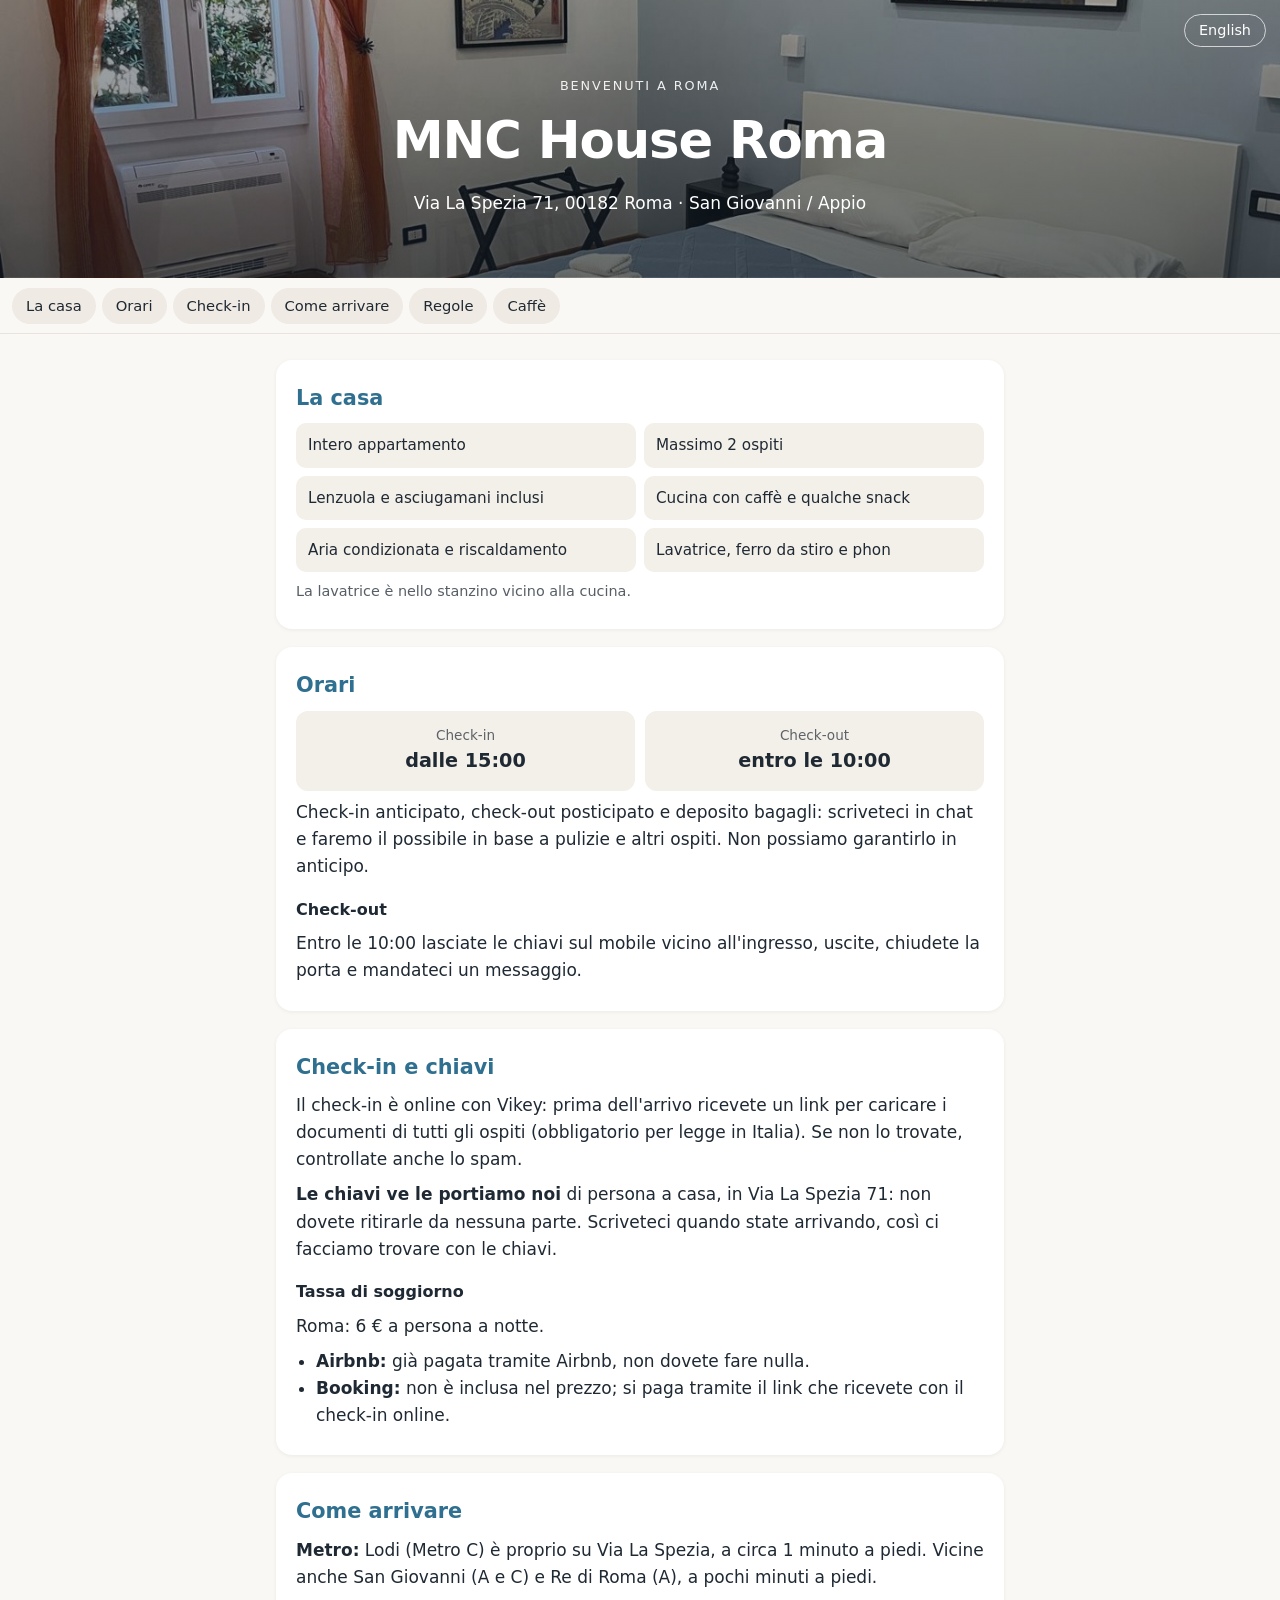
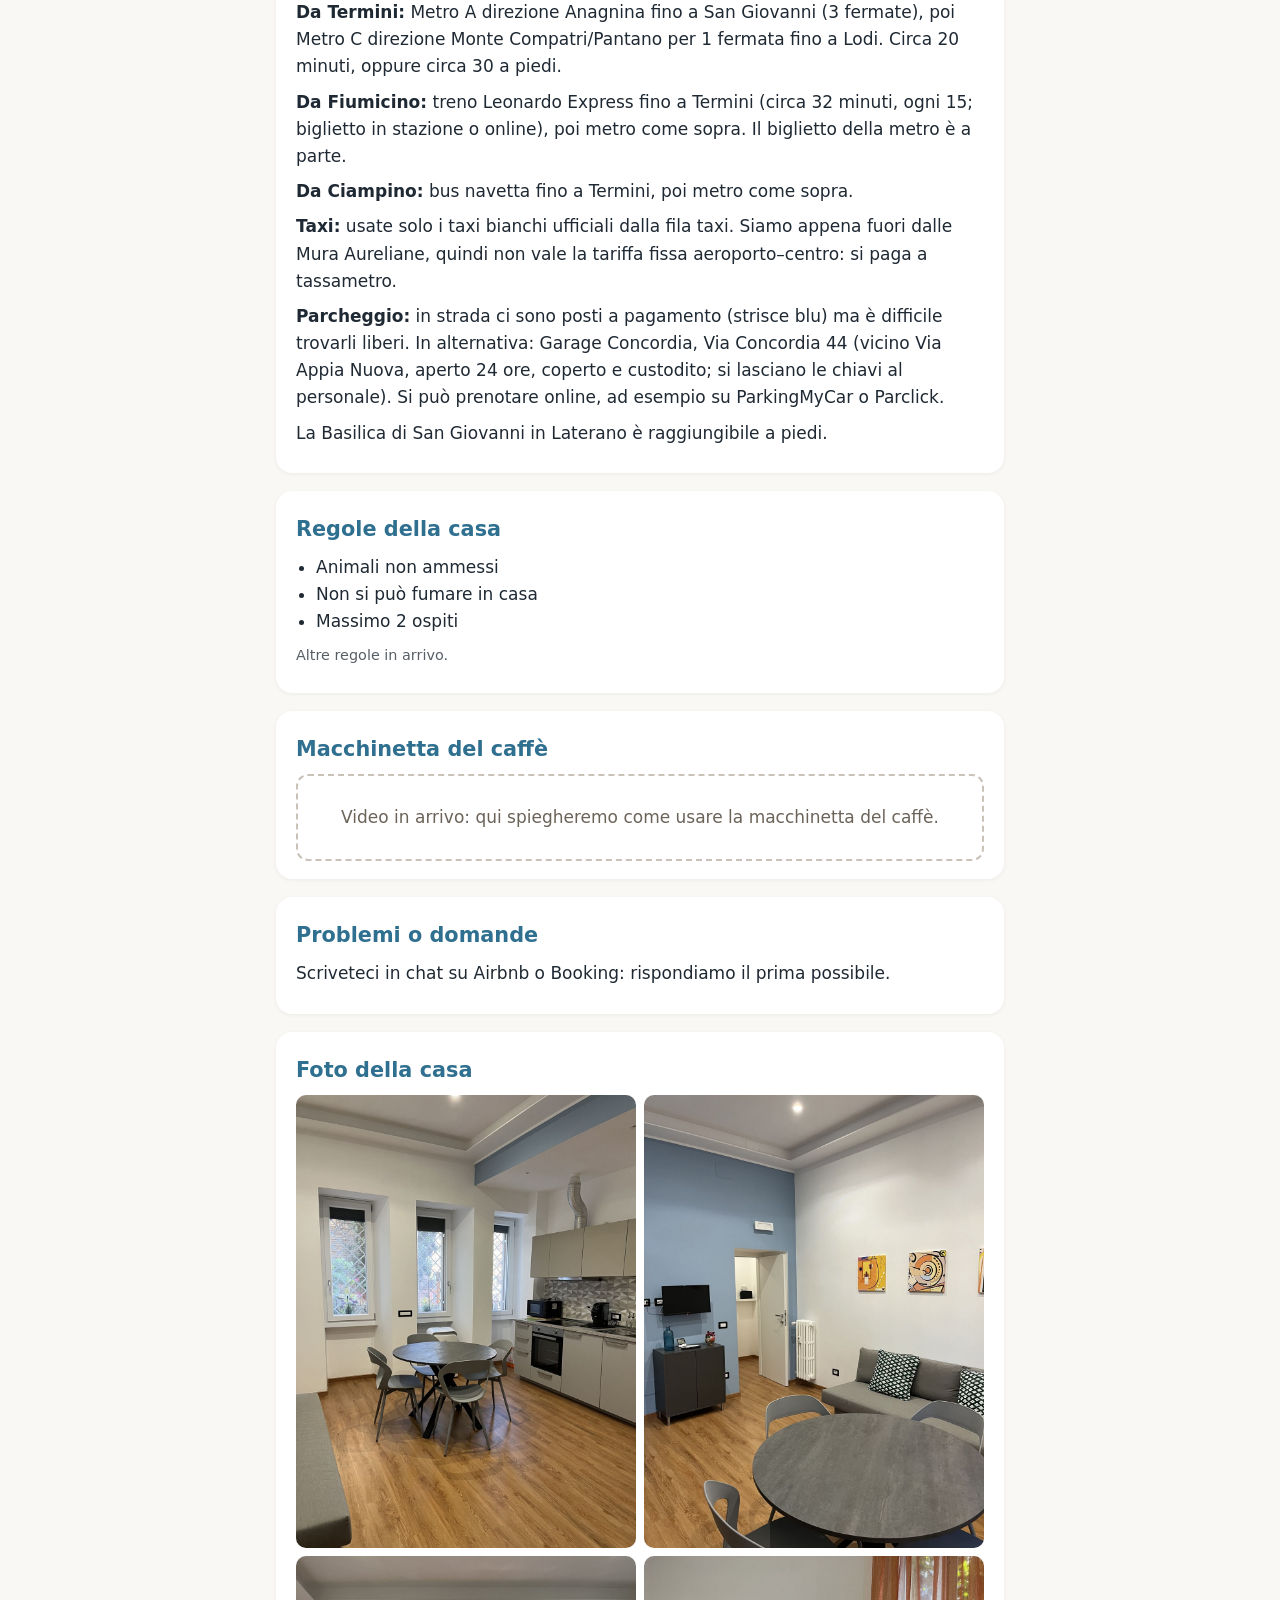
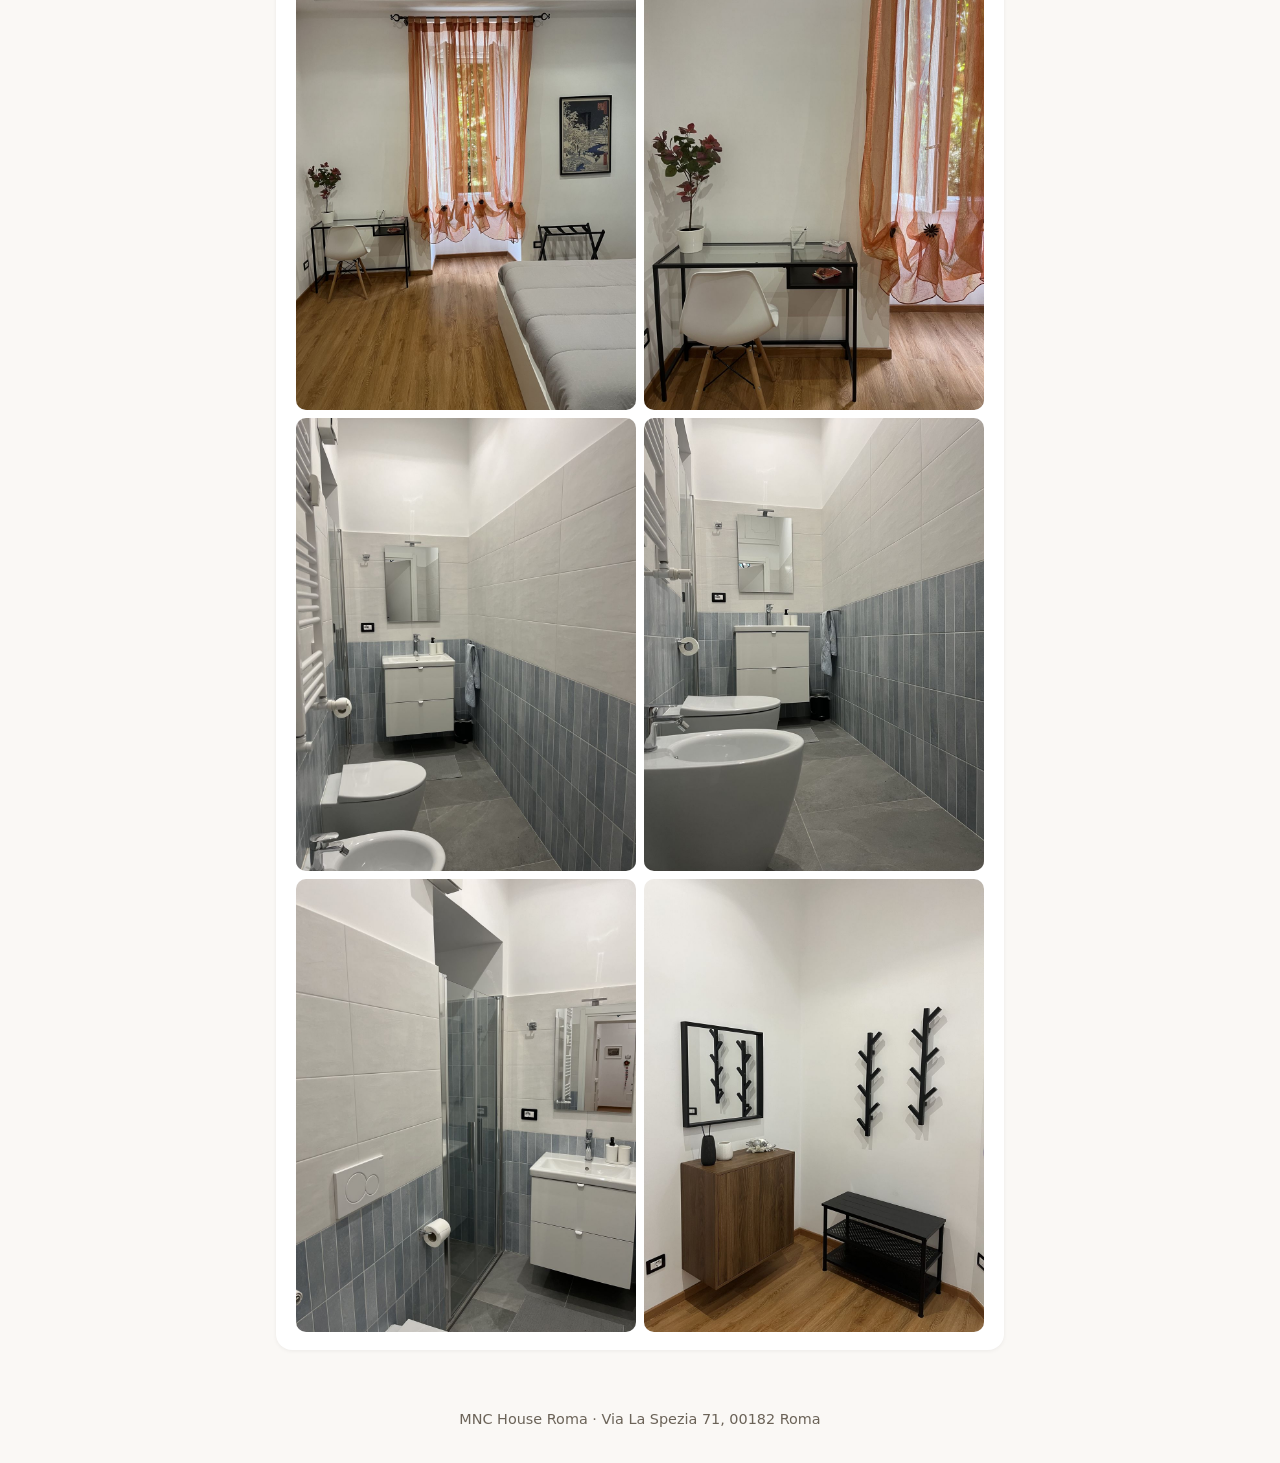
==== index.html @ 79e6f810 "Aggiungi sito info casa MNC House (IT/EN) con foto Co-Authored-By: Claude Sonnet 5.5 <noreply@anthro" ====
<!DOCTYPE html>
<html lang="it">
<head>
<meta charset="utf-8">
<meta name="viewport" content="width=device-width, initial-scale=1">
<title>MNC House Roma – Info per gli ospiti</title>
<meta name="description" content="Tutte le informazioni per il vostro soggiorno a MNC House, Via La Spezia 71, Roma.">
<link rel="stylesheet" href="style.css">
</head>
<body>
<header class="hero" style="background-image:linear-gradient(rgba(20,30,40,.35),rgba(20,30,40,.65)),url(foto/casa-1.jpg)">
<a class="lang" href="en.html">English</a>
<p class="tag">Benvenuti a Roma</p>
<h1>MNC House Roma</h1>
<p>Via La Spezia 71, 00182 Roma · San Giovanni / Appio</p>
</header>
<nav><a href="#casa">La casa</a><a href="#orari">Orari</a><a href="#checkin">Check-in</a><a href="#arrivo">Come arrivare</a><a href="#regole">Regole</a><a href="#caffe">Caffè</a></nav>
<main>
<section id="casa"><h2>La casa</h2><ul class="grid"><li>Intero appartamento</li><li>Massimo 2 ospiti</li><li>Lenzuola e asciugamani inclusi</li><li>Cucina con caffè e qualche snack</li><li>Aria condizionata e riscaldamento</li><li>Lavatrice, ferro da stiro e phon</li></ul><p class="note">La lavatrice è nello stanzino vicino alla cucina.</p></section><section id="orari"><h2>Orari</h2><div class="cards"><div class="card"><span>Check-in</span><b>dalle 15:00</b></div><div class="card"><span>Check-out</span><b>entro le 10:00</b></div></div><p>Check-in anticipato, check-out posticipato e deposito bagagli: scriveteci in chat e faremo il possibile in base a pulizie e altri ospiti. Non possiamo garantirlo in anticipo.</p><h3>Check-out</h3><p>Entro le 10:00 lasciate le chiavi sul mobile vicino all'ingresso, uscite, chiudete la porta e mandateci un messaggio.</p></section><section id="checkin"><h2>Check-in e chiavi</h2><p>Il check-in è online con Vikey: prima dell'arrivo ricevete un link per caricare i documenti di tutti gli ospiti (obbligatorio per legge in Italia). Se non lo trovate, controllate anche lo spam.</p><p><b>Le chiavi ve le portiamo noi</b> di persona a casa, in Via La Spezia 71: non dovete ritirarle da nessuna parte. Scriveteci quando state arrivando, così ci facciamo trovare con le chiavi.</p><h3>Tassa di soggiorno</h3><p>Roma: 6 € a persona a notte.</p><ul><li><b>Airbnb:</b> già pagata tramite Airbnb, non dovete fare nulla.</li><li><b>Booking:</b> non è inclusa nel prezzo; si paga tramite il link che ricevete con il check-in online.</li></ul></section><section id="arrivo"><h2>Come arrivare</h2><p><b>Metro:</b> Lodi (Metro C) è proprio su Via La Spezia, a circa 1 minuto a piedi. Vicine anche San Giovanni (A e C) e Re di Roma (A), a pochi minuti a piedi.</p><p><b>Da Termini:</b> Metro A direzione Anagnina fino a San Giovanni (3 fermate), poi Metro C direzione Monte Compatri/Pantano per 1 fermata fino a Lodi. Circa 20 minuti, oppure circa 30 a piedi.</p><p><b>Da Fiumicino:</b> treno Leonardo Express fino a Termini (circa 32 minuti, ogni 15; biglietto in stazione o online), poi metro come sopra. Il biglietto della metro è a parte.</p><p><b>Da Ciampino:</b> bus navetta fino a Termini, poi metro come sopra.</p><p><b>Taxi:</b> usate solo i taxi bianchi ufficiali dalla fila taxi. Siamo appena fuori dalle Mura Aureliane, quindi non vale la tariffa fissa aeroporto–centro: si paga a tassametro.</p><p><b>Parcheggio:</b> in strada ci sono posti a pagamento (strisce blu) ma è difficile trovarli liberi. In alternativa: Garage Concordia, Via Concordia 44 (vicino Via Appia Nuova, aperto 24 ore, coperto e custodito; si lasciano le chiavi al personale). Si può prenotare online, ad esempio su ParkingMyCar o Parclick.</p><p>La Basilica di San Giovanni in Laterano è raggiungibile a piedi.</p></section><section id="regole"><h2>Regole della casa</h2><ul><li>Animali non ammessi</li><li>Non si può fumare in casa</li><li>Massimo 2 ospiti</li></ul><p class="note">Altre regole in arrivo.</p></section><section id="caffe"><h2>Macchinetta del caffè</h2><div class="ph">Video in arrivo: qui spiegheremo come usare la macchinetta del caffè.</div></section><section id="aiuto"><h2>Problemi o domande</h2><p>Scriveteci in chat su Airbnb o Booking: rispondiamo il prima possibile.</p></section>
<section><h2>Foto della casa</h2><div class="gallery"><img src="foto/casa-2.jpg" alt="MNC House 2" loading="lazy"><img src="foto/casa-3.jpg" alt="MNC House 3" loading="lazy"><img src="foto/casa-4.jpg" alt="MNC House 4" loading="lazy"><img src="foto/casa-5.jpg" alt="MNC House 5" loading="lazy"><img src="foto/casa-6.jpg" alt="MNC House 6" loading="lazy"><img src="foto/casa-7.jpg" alt="MNC House 7" loading="lazy"><img src="foto/casa-8.jpg" alt="MNC House 8" loading="lazy"><img src="foto/casa-9.jpg" alt="MNC House 9" loading="lazy"></div></section>
</main>
<footer>MNC House Roma · Via La Spezia 71, 00182 Roma</footer>
</body>
</html>
---- style.css ----
:root{--ink:#1f2933;--accent:#2f6f8f;--bg:#faf8f5;--card:#fff;--line:#e8e3dc}
*{box-sizing:border-box}
html{scroll-behavior:smooth}
body{margin:0;font:17px/1.6 system-ui,-apple-system,"Segoe UI",Roboto,sans-serif;color:var(--ink);background:var(--bg)}
.hero{color:#fff;text-align:center;padding:72px 20px 56px;background-size:cover;background-position:center;position:relative}
.hero h1{margin:4px 0 8px;font-size:clamp(2rem,8vw,3.2rem);letter-spacing:-.02em}
.hero p{margin:4px 0}
.tag{text-transform:uppercase;letter-spacing:.15em;font-size:.8rem;opacity:.9}
.lang{position:absolute;top:14px;right:14px;color:#fff;text-decoration:none;border:1px solid rgba(255,255,255,.7);border-radius:20px;padding:4px 14px;font-size:.9rem}
nav{position:sticky;top:0;z-index:5;display:flex;gap:6px;overflow-x:auto;padding:10px 12px;background:rgba(250,248,245,.95);backdrop-filter:blur(6px);border-bottom:1px solid var(--line)}
nav a{white-space:nowrap;text-decoration:none;color:var(--ink);padding:6px 14px;border-radius:20px;background:#efeae3;font-size:.92rem}
main{max-width:760px;margin:0 auto;padding:8px 16px 24px}
section{background:var(--card);border-radius:16px;padding:6px 20px 18px;margin:18px 0;box-shadow:0 1px 4px rgba(0,0,0,.06);scroll-margin-top:64px}
h2{font-size:1.3rem;margin:16px 0 8px;color:var(--accent)}
h3{font-size:1rem;margin:16px 0 4px}
p{margin:8px 0}ul{padding-left:20px;margin:8px 0}
.grid{list-style:none;padding:0;display:grid;grid-template-columns:1fr 1fr;gap:8px}
.grid li{background:#f3efe9;border-radius:10px;padding:10px 12px;font-size:.95rem}
.cards{display:grid;grid-template-columns:1fr 1fr;gap:10px;margin:8px 0}
.card{background:#f3efe9;border-radius:12px;padding:14px;text-align:center}
.card span{display:block;font-size:.85rem;opacity:.7}.card b{font-size:1.2rem}
.note{font-size:.9rem;opacity:.75}
.ph{border:2px dashed #c9c2b8;border-radius:12px;padding:28px 16px;text-align:center;color:#6b6358}
.gallery{display:grid;grid-template-columns:1fr 1fr;gap:8px}
.gallery img{width:100%;aspect-ratio:3/4;object-fit:cover;border-radius:10px;display:block}
footer{text-align:center;color:#6b6358;font-size:.9rem;padding:16px 16px 32px}
@media(max-width:420px){.grid{grid-template-columns:1fr}}
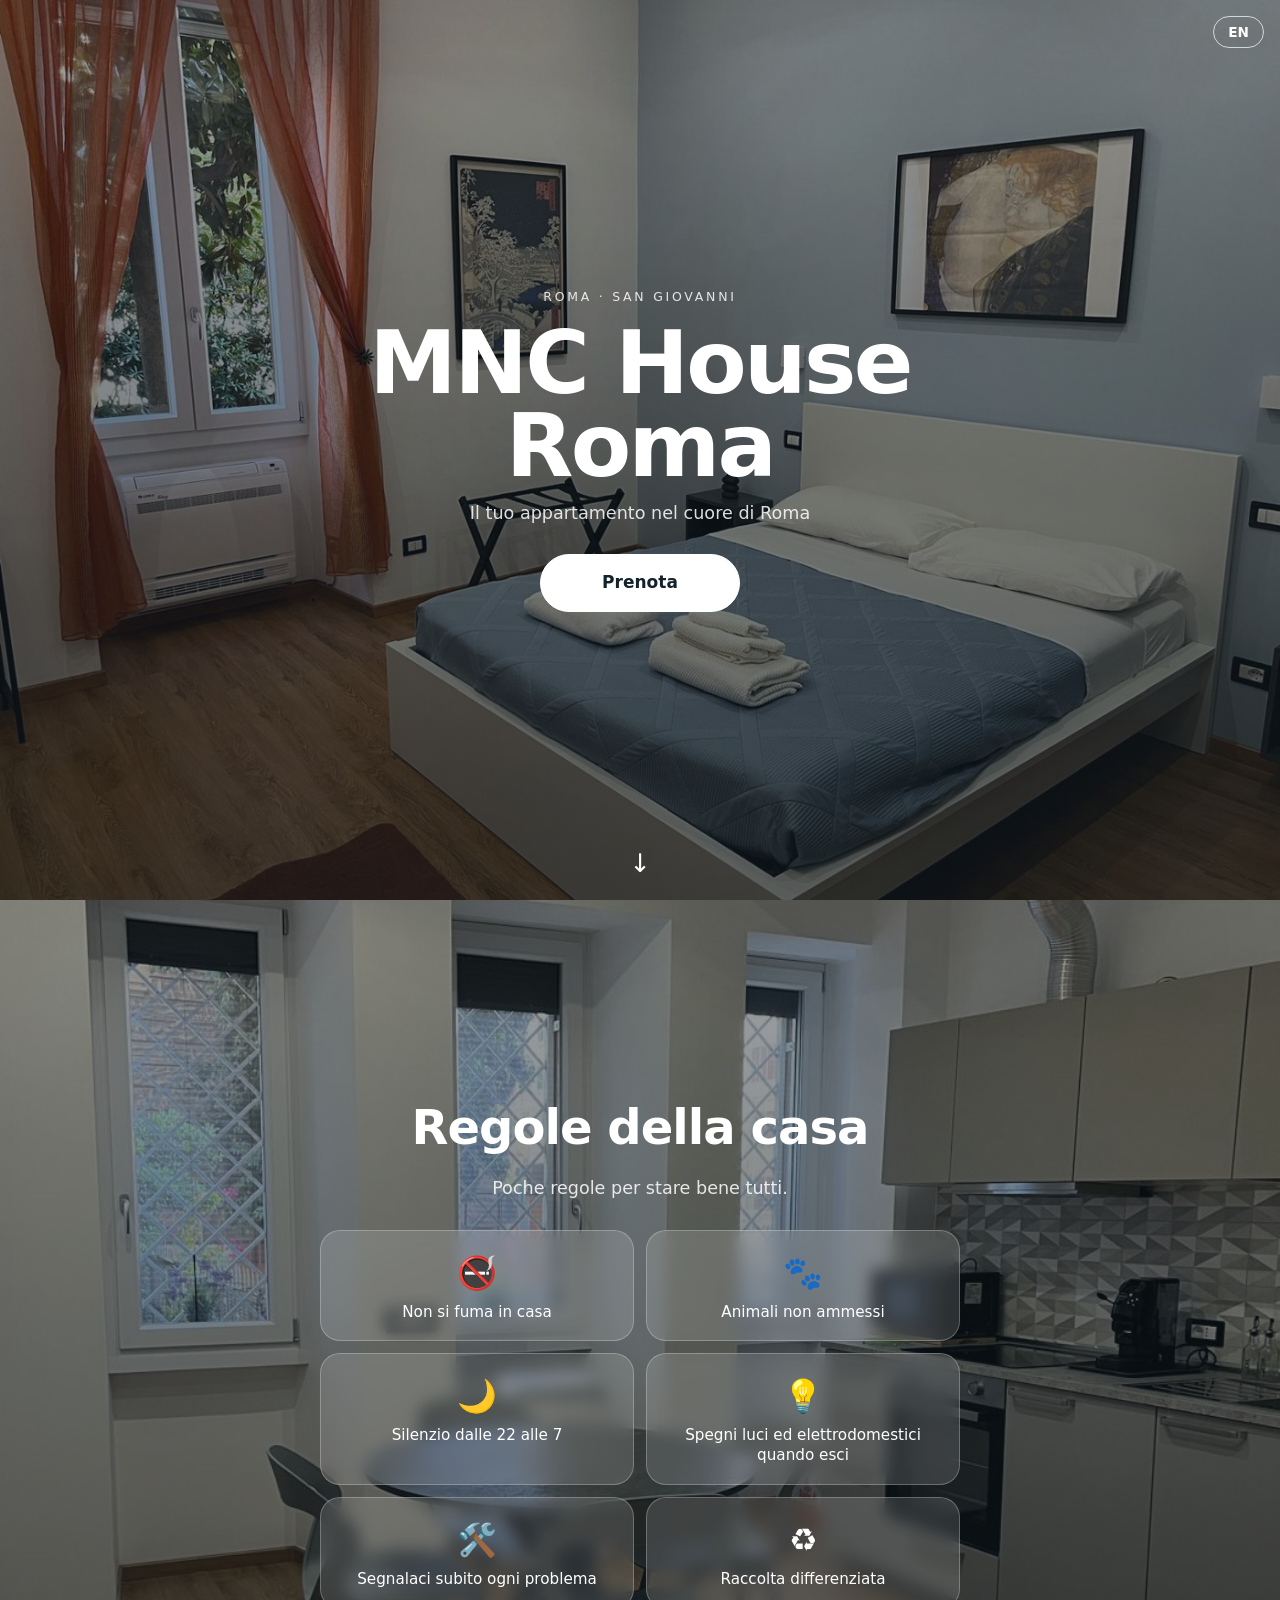
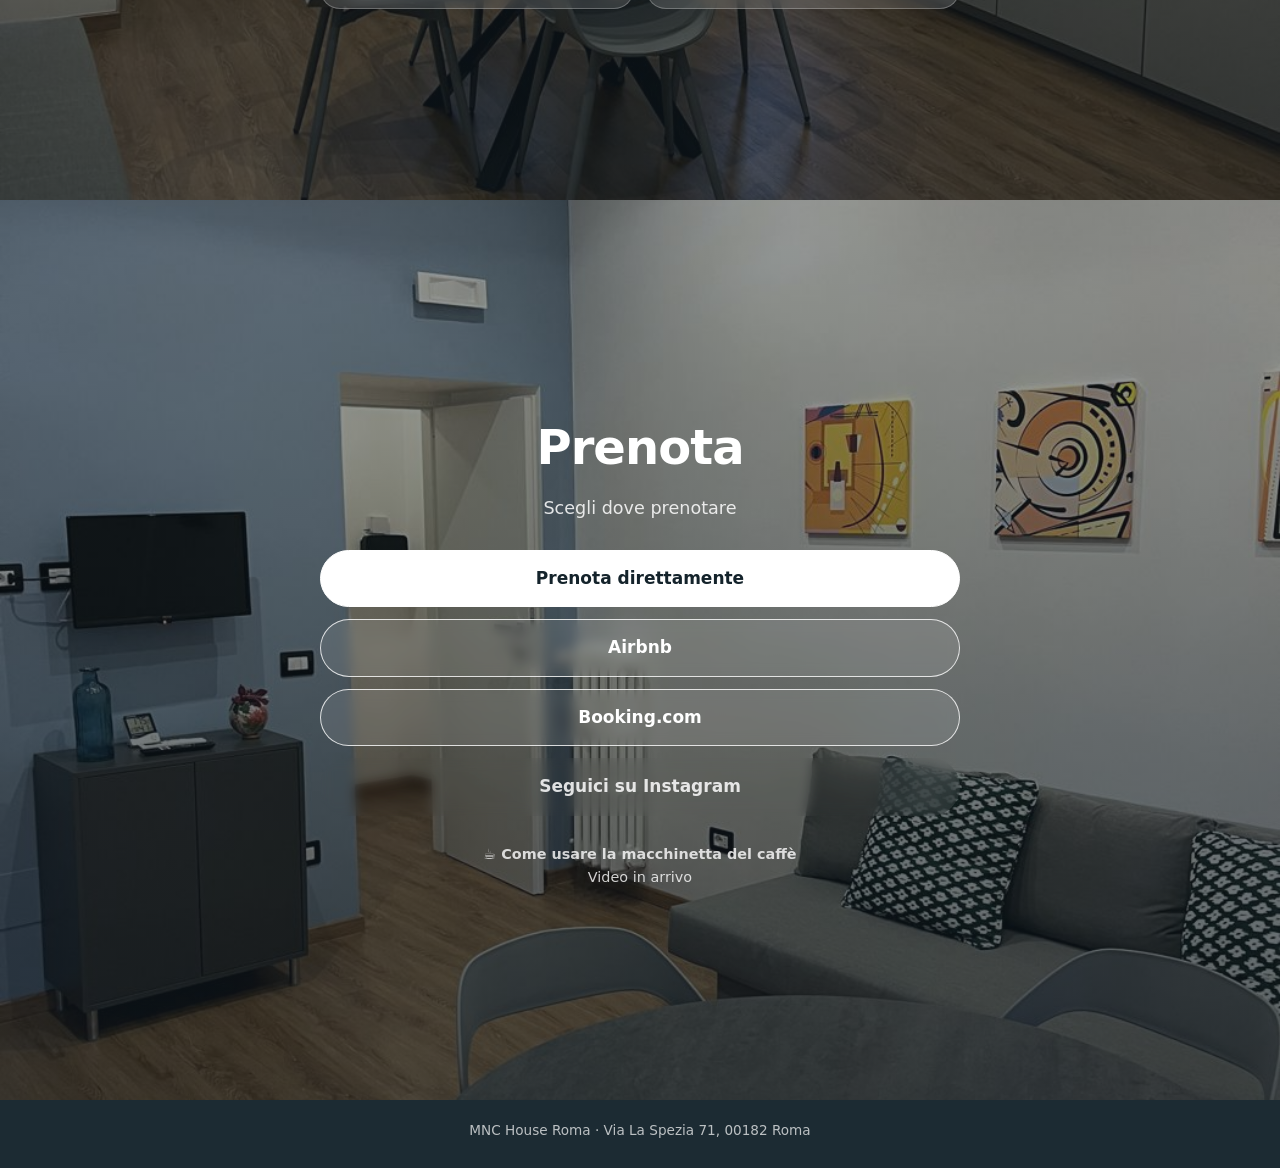
==== commit 7eb4a511: "Rifai il sito: layout semplice a schermate, regole, link di prenotazione, 3 foto Co-Authored-By: Cla" ====
--- a/index.html
+++ b/index.html
@@ -3,22 +3,43 @@
 <head>
 <meta charset="utf-8">
 <meta name="viewport" content="width=device-width, initial-scale=1">
-<title>MNC House Roma – Info per gli ospiti</title>
-<meta name="description" content="Tutte le informazioni per il vostro soggiorno a MNC House, Via La Spezia 71, Roma.">
+<title>MNC House Roma</title>
+<meta name="description" content="MNC House Roma, Via La Spezia 71. Prenota e scopri le regole della casa.">
 <link rel="stylesheet" href="style.css">
 </head>
 <body>
-<header class="hero" style="background-image:linear-gradient(rgba(20,30,40,.35),rgba(20,30,40,.65)),url(foto/casa-1.jpg)">
-<a class="lang" href="en.html">English</a>
-<p class="tag">Benvenuti a Roma</p>
-<h1>MNC House Roma</h1>
-<p>Via La Spezia 71, 00182 Roma · San Giovanni / Appio</p>
+<header class="panel" style="--bg:url(foto/camera.jpg)">
+<a class="lang" href="en.html">EN</a>
+<div class="in">
+<p class="tag">Roma · San Giovanni</p>
+<h1>MNC House<br>Roma</h1>
+<p class="sub">Il tuo appartamento nel cuore di Roma</p>
+<a class="btn main" href="#prenota">Prenota</a>
+</div>
+<a class="down" href="#regole" aria-label="scroll">↓</a>
 </header>
-<nav><a href="#casa">La casa</a><a href="#orari">Orari</a><a href="#checkin">Check-in</a><a href="#arrivo">Come arrivare</a><a href="#regole">Regole</a><a href="#caffe">Caffè</a></nav>
-<main>
-<section id="casa"><h2>La casa</h2><ul class="grid"><li>Intero appartamento</li><li>Massimo 2 ospiti</li><li>Lenzuola e asciugamani inclusi</li><li>Cucina con caffè e qualche snack</li><li>Aria condizionata e riscaldamento</li><li>Lavatrice, ferro da stiro e phon</li></ul><p class="note">La lavatrice è nello stanzino vicino alla cucina.</p></section><section id="orari"><h2>Orari</h2><div class="cards"><div class="card"><span>Check-in</span><b>dalle 15:00</b></div><div class="card"><span>Check-out</span><b>entro le 10:00</b></div></div><p>Check-in anticipato, check-out posticipato e deposito bagagli: scriveteci in chat e faremo il possibile in base a pulizie e altri ospiti. Non possiamo garantirlo in anticipo.</p><h3>Check-out</h3><p>Entro le 10:00 lasciate le chiavi sul mobile vicino all'ingresso, uscite, chiudete la porta e mandateci un messaggio.</p></section><section id="checkin"><h2>Check-in e chiavi</h2><p>Il check-in è online con Vikey: prima dell'arrivo ricevete un link per caricare i documenti di tutti gli ospiti (obbligatorio per legge in Italia). Se non lo trovate, controllate anche lo spam.</p><p><b>Le chiavi ve le portiamo noi</b> di persona a casa, in Via La Spezia 71: non dovete ritirarle da nessuna parte. Scriveteci quando state arrivando, così ci facciamo trovare con le chiavi.</p><h3>Tassa di soggiorno</h3><p>Roma: 6 € a persona a notte.</p><ul><li><b>Airbnb:</b> già pagata tramite Airbnb, non dovete fare nulla.</li><li><b>Booking:</b> non è inclusa nel prezzo; si paga tramite il link che ricevete con il check-in online.</li></ul></section><section id="arrivo"><h2>Come arrivare</h2><p><b>Metro:</b> Lodi (Metro C) è proprio su Via La Spezia, a circa 1 minuto a piedi. Vicine anche San Giovanni (A e C) e Re di Roma (A), a pochi minuti a piedi.</p><p><b>Da Termini:</b> Metro A direzione Anagnina fino a San Giovanni (3 fermate), poi Metro C direzione Monte Compatri/Pantano per 1 fermata fino a Lodi. Circa 20 minuti, oppure circa 30 a piedi.</p><p><b>Da Fiumicino:</b> treno Leonardo Express fino a Termini (circa 32 minuti, ogni 15; biglietto in stazione o online), poi metro come sopra. Il biglietto della metro è a parte.</p><p><b>Da Ciampino:</b> bus navetta fino a Termini, poi metro come sopra.</p><p><b>Taxi:</b> usate solo i taxi bianchi ufficiali dalla fila taxi. Siamo appena fuori dalle Mura Aureliane, quindi non vale la tariffa fissa aeroporto–centro: si paga a tassametro.</p><p><b>Parcheggio:</b> in strada ci sono posti a pagamento (strisce blu) ma è difficile trovarli liberi. In alternativa: Garage Concordia, Via Concordia 44 (vicino Via Appia Nuova, aperto 24 ore, coperto e custodito; si lasciano le chiavi al personale). Si può prenotare online, ad esempio su ParkingMyCar o Parclick.</p><p>La Basilica di San Giovanni in Laterano è raggiungibile a piedi.</p></section><section id="regole"><h2>Regole della casa</h2><ul><li>Animali non ammessi</li><li>Non si può fumare in casa</li><li>Massimo 2 ospiti</li></ul><p class="note">Altre regole in arrivo.</p></section><section id="caffe"><h2>Macchinetta del caffè</h2><div class="ph">Video in arrivo: qui spiegheremo come usare la macchinetta del caffè.</div></section><section id="aiuto"><h2>Problemi o domande</h2><p>Scriveteci in chat su Airbnb o Booking: rispondiamo il prima possibile.</p></section>
-<section><h2>Foto della casa</h2><div class="gallery"><img src="foto/casa-2.jpg" alt="MNC House 2" loading="lazy"><img src="foto/casa-3.jpg" alt="MNC House 3" loading="lazy"><img src="foto/casa-4.jpg" alt="MNC House 4" loading="lazy"><img src="foto/casa-5.jpg" alt="MNC House 5" loading="lazy"><img src="foto/casa-6.jpg" alt="MNC House 6" loading="lazy"><img src="foto/casa-7.jpg" alt="MNC House 7" loading="lazy"><img src="foto/casa-8.jpg" alt="MNC House 8" loading="lazy"><img src="foto/casa-9.jpg" alt="MNC House 9" loading="lazy"></div></section>
-</main>
+
+<section id="regole" class="panel" style="--bg:url(foto/cucina.jpg)">
+<div class="in">
+<h2>Regole della casa</h2>
+<p class="sub">Poche regole per stare bene tutti.</p>
+<div class="tiles"><div class="tile"><span>🚭</span><p>Non si fuma in casa</p></div><div class="tile"><span>🐾</span><p>Animali non ammessi</p></div><div class="tile"><span>🌙</span><p>Silenzio dalle 22 alle 7</p></div><div class="tile"><span>💡</span><p>Spegni luci ed elettrodomestici quando esci</p></div><div class="tile"><span>🛠️</span><p>Segnalaci subito ogni problema</p></div><div class="tile"><span>♻️</span><p>Raccolta differenziata</p></div></div>
+</div>
+</section>
+
+<section id="prenota" class="panel" style="--bg:url(foto/salotto.jpg)">
+<div class="in">
+<h2>Prenota</h2>
+<p class="sub">Scegli dove prenotare</p>
+<div class="btns">
+<a class="btn main" href="https://booking.vikey.it/userlisting/uQwdmr8M23oDGNIA0LHmnOjLJ25gKjM4x384GCmFqt4/listing/uQwdmr8M23oDGNIA0LHmnI63JzcGKnI_x384GCmFqt4" target="_blank" rel="noopener">Prenota direttamente</a>
+<a class="btn" href="https://www.airbnb.it/rooms/1322605548601461637" target="_blank" rel="noopener">Airbnb</a>
+<a class="btn" href="https://www.booking.com/hotel/it/casa-vacanze-roma-roma4.it.html" target="_blank" rel="noopener">Booking.com</a>
+<a class="btn ghost" href="https://www.instagram.com/mnc_houserome" target="_blank" rel="noopener">Seguici su Instagram</a>
+</div>
+<div class="cafe"><b>☕ Come usare la macchinetta del caffè</b><span>Video in arrivo</span></div>
+</div>
+</section>
 <footer>MNC House Roma · Via La Spezia 71, 00182 Roma</footer>
 </body>
 </html>
--- a/style.css
+++ b/style.css
@@ -1,27 +1,26 @@
-:root{--ink:#1f2933;--accent:#2f6f8f;--bg:#faf8f5;--card:#fff;--line:#e8e3dc}
-*{box-sizing:border-box}
-html{scroll-behavior:smooth}
-body{margin:0;font:17px/1.6 system-ui,-apple-system,"Segoe UI",Roboto,sans-serif;color:var(--ink);background:var(--bg)}
-.hero{color:#fff;text-align:center;padding:72px 20px 56px;background-size:cover;background-position:center;position:relative}
-.hero h1{margin:4px 0 8px;font-size:clamp(2rem,8vw,3.2rem);letter-spacing:-.02em}
-.hero p{margin:4px 0}
-.tag{text-transform:uppercase;letter-spacing:.15em;font-size:.8rem;opacity:.9}
-.lang{position:absolute;top:14px;right:14px;color:#fff;text-decoration:none;border:1px solid rgba(255,255,255,.7);border-radius:20px;padding:4px 14px;font-size:.9rem}
-nav{position:sticky;top:0;z-index:5;display:flex;gap:6px;overflow-x:auto;padding:10px 12px;background:rgba(250,248,245,.95);backdrop-filter:blur(6px);border-bottom:1px solid var(--line)}
-nav a{white-space:nowrap;text-decoration:none;color:var(--ink);padding:6px 14px;border-radius:20px;background:#efeae3;font-size:.92rem}
-main{max-width:760px;margin:0 auto;padding:8px 16px 24px}
-section{background:var(--card);border-radius:16px;padding:6px 20px 18px;margin:18px 0;box-shadow:0 1px 4px rgba(0,0,0,.06);scroll-margin-top:64px}
-h2{font-size:1.3rem;margin:16px 0 8px;color:var(--accent)}
-h3{font-size:1rem;margin:16px 0 4px}
-p{margin:8px 0}ul{padding-left:20px;margin:8px 0}
-.grid{list-style:none;padding:0;display:grid;grid-template-columns:1fr 1fr;gap:8px}
-.grid li{background:#f3efe9;border-radius:10px;padding:10px 12px;font-size:.95rem}
-.cards{display:grid;grid-template-columns:1fr 1fr;gap:10px;margin:8px 0}
-.card{background:#f3efe9;border-radius:12px;padding:14px;text-align:center}
-.card span{display:block;font-size:.85rem;opacity:.7}.card b{font-size:1.2rem}
-.note{font-size:.9rem;opacity:.75}
-.ph{border:2px dashed #c9c2b8;border-radius:12px;padding:28px 16px;text-align:center;color:#6b6358}
-.gallery{display:grid;grid-template-columns:1fr 1fr;gap:8px}
-.gallery img{width:100%;aspect-ratio:3/4;object-fit:cover;border-radius:10px;display:block}
-footer{text-align:center;color:#6b6358;font-size:.9rem;padding:16px 16px 32px}
-@media(max-width:420px){.grid{grid-template-columns:1fr}}
+*{box-sizing:border-box;margin:0}
+html{scroll-behavior:smooth;scroll-snap-type:y proximity}
+body{font:17px/1.5 system-ui,-apple-system,"Segoe UI",Roboto,sans-serif;color:#fff;background:#1c2b33}
+.panel{position:relative;min-height:100svh;display:flex;align-items:center;justify-content:center;text-align:center;padding:64px 20px;scroll-snap-align:start;background:linear-gradient(rgba(15,25,32,.4),rgba(15,25,32,.68)),var(--bg) center/cover no-repeat}
+.in{width:100%;max-width:640px}
+.tag{text-transform:uppercase;letter-spacing:.22em;font-size:.78rem;opacity:.85;margin-bottom:14px}
+h1{font-size:clamp(3rem,15vw,5.5rem);line-height:.95;letter-spacing:-.03em;font-weight:800}
+h2{font-size:clamp(2rem,9vw,3rem);letter-spacing:-.02em;font-weight:800}
+.sub{opacity:.85;margin:12px 0 28px;font-size:1.1rem}
+.btns{display:grid;gap:12px;margin-top:8px}
+.btn{display:block;padding:15px 24px;border-radius:999px;border:1.5px solid rgba(255,255,255,.8);color:#fff;text-decoration:none;font-weight:600;backdrop-filter:blur(6px);background:rgba(255,255,255,.1);transition:.2s}
+.btn:hover{background:rgba(255,255,255,.25)}
+.btn.main{background:#fff;color:#14232b;border-color:#fff}
+.btn.main:hover{background:#e8f1f5}
+.btn.ghost{border-color:transparent;background:none;opacity:.85}
+header .btn{display:inline-block;min-width:200px}
+.lang{position:absolute;top:16px;right:16px;color:#fff;text-decoration:none;border:1px solid rgba(255,255,255,.7);border-radius:999px;padding:5px 14px;font-size:.85rem;font-weight:600}
+.down{position:absolute;bottom:18px;left:50%;transform:translateX(-50%);color:#fff;text-decoration:none;font-size:1.6rem;animation:b 1.8s infinite}
+@keyframes b{50%{transform:translate(-50%,6px)}}
+.tiles{display:grid;grid-template-columns:1fr 1fr;gap:12px;margin-top:8px}
+.tile{background:rgba(255,255,255,.14);backdrop-filter:blur(8px);border:1px solid rgba(255,255,255,.25);border-radius:20px;padding:18px 10px}
+.tile span{font-size:2rem;display:block}
+.tile p{font-size:.95rem;margin-top:6px;line-height:1.3}
+.cafe{margin-top:28px;font-size:.9rem;opacity:.8;display:flex;flex-direction:column;gap:2px}
+footer{text-align:center;font-size:.85rem;opacity:.7;padding:20px 16px 28px}
+@media(prefers-reduced-motion:reduce){html{scroll-behavior:auto}.down{animation:none}}
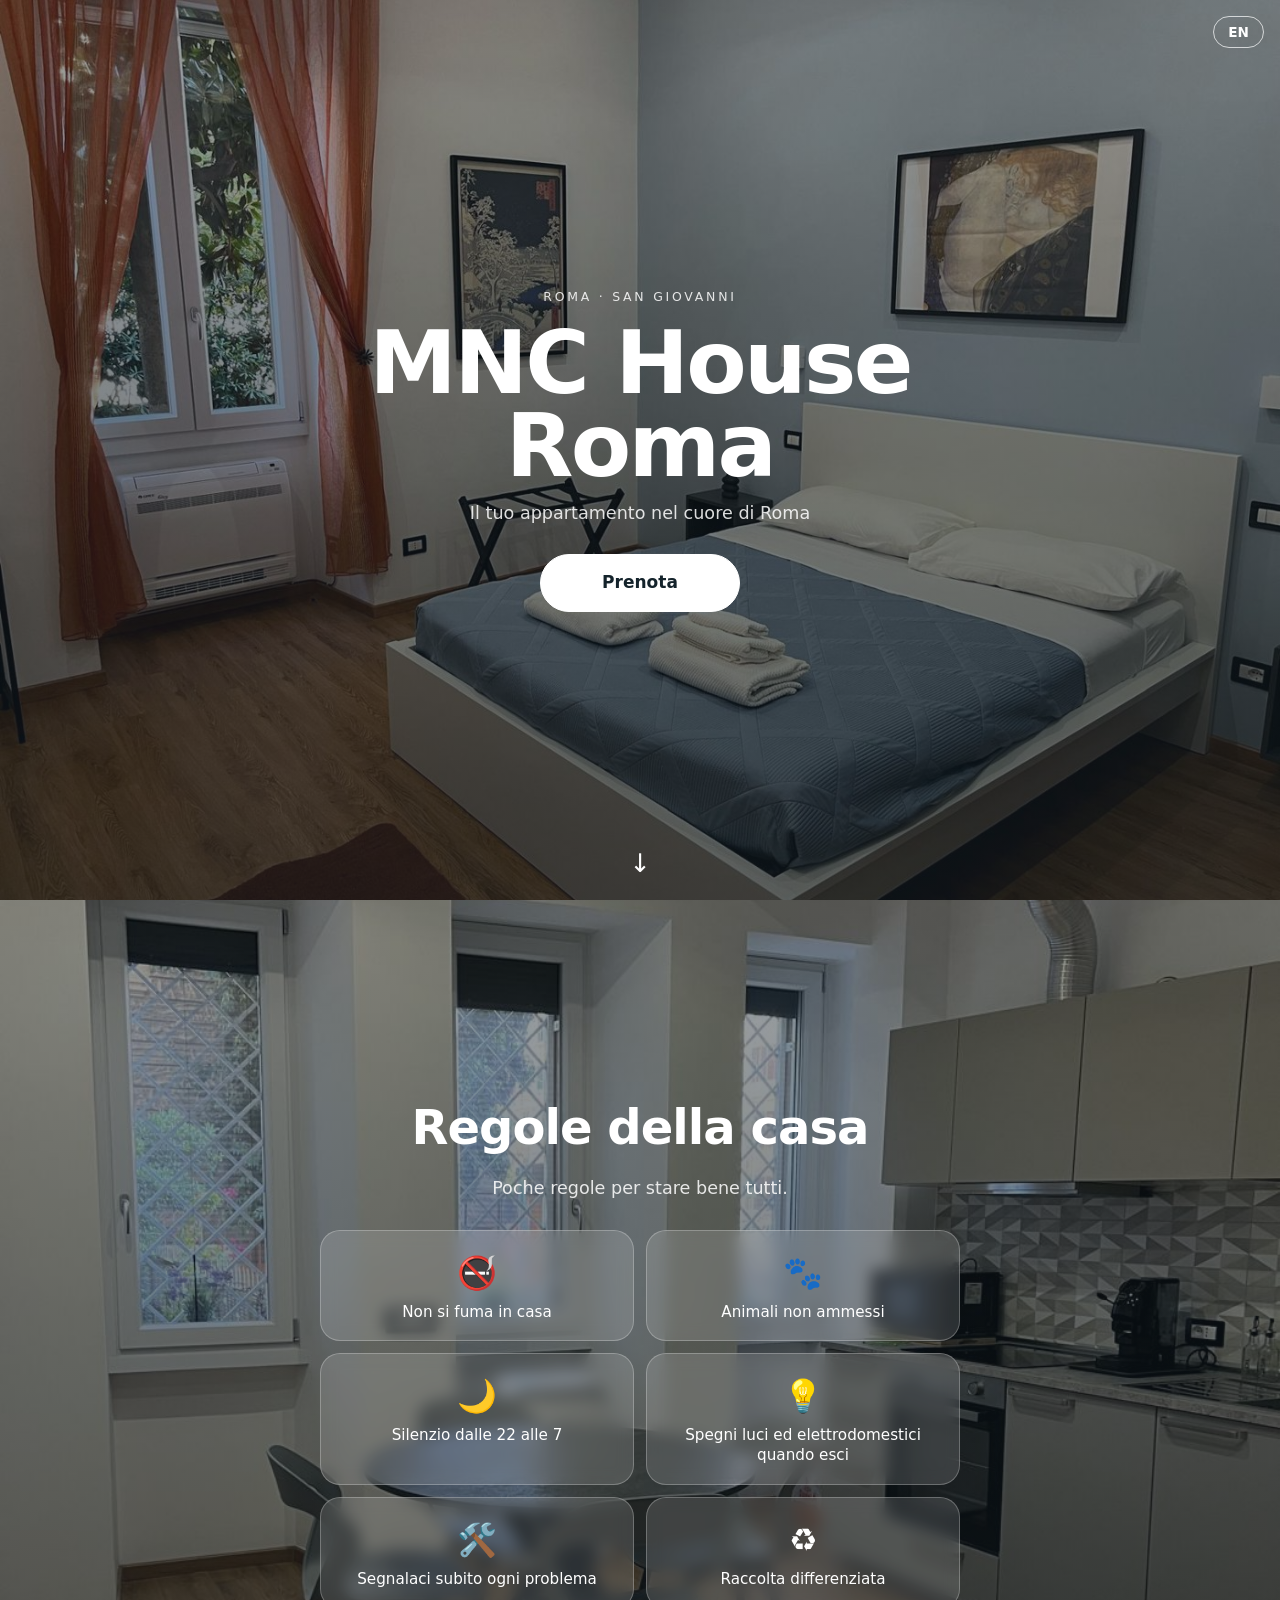
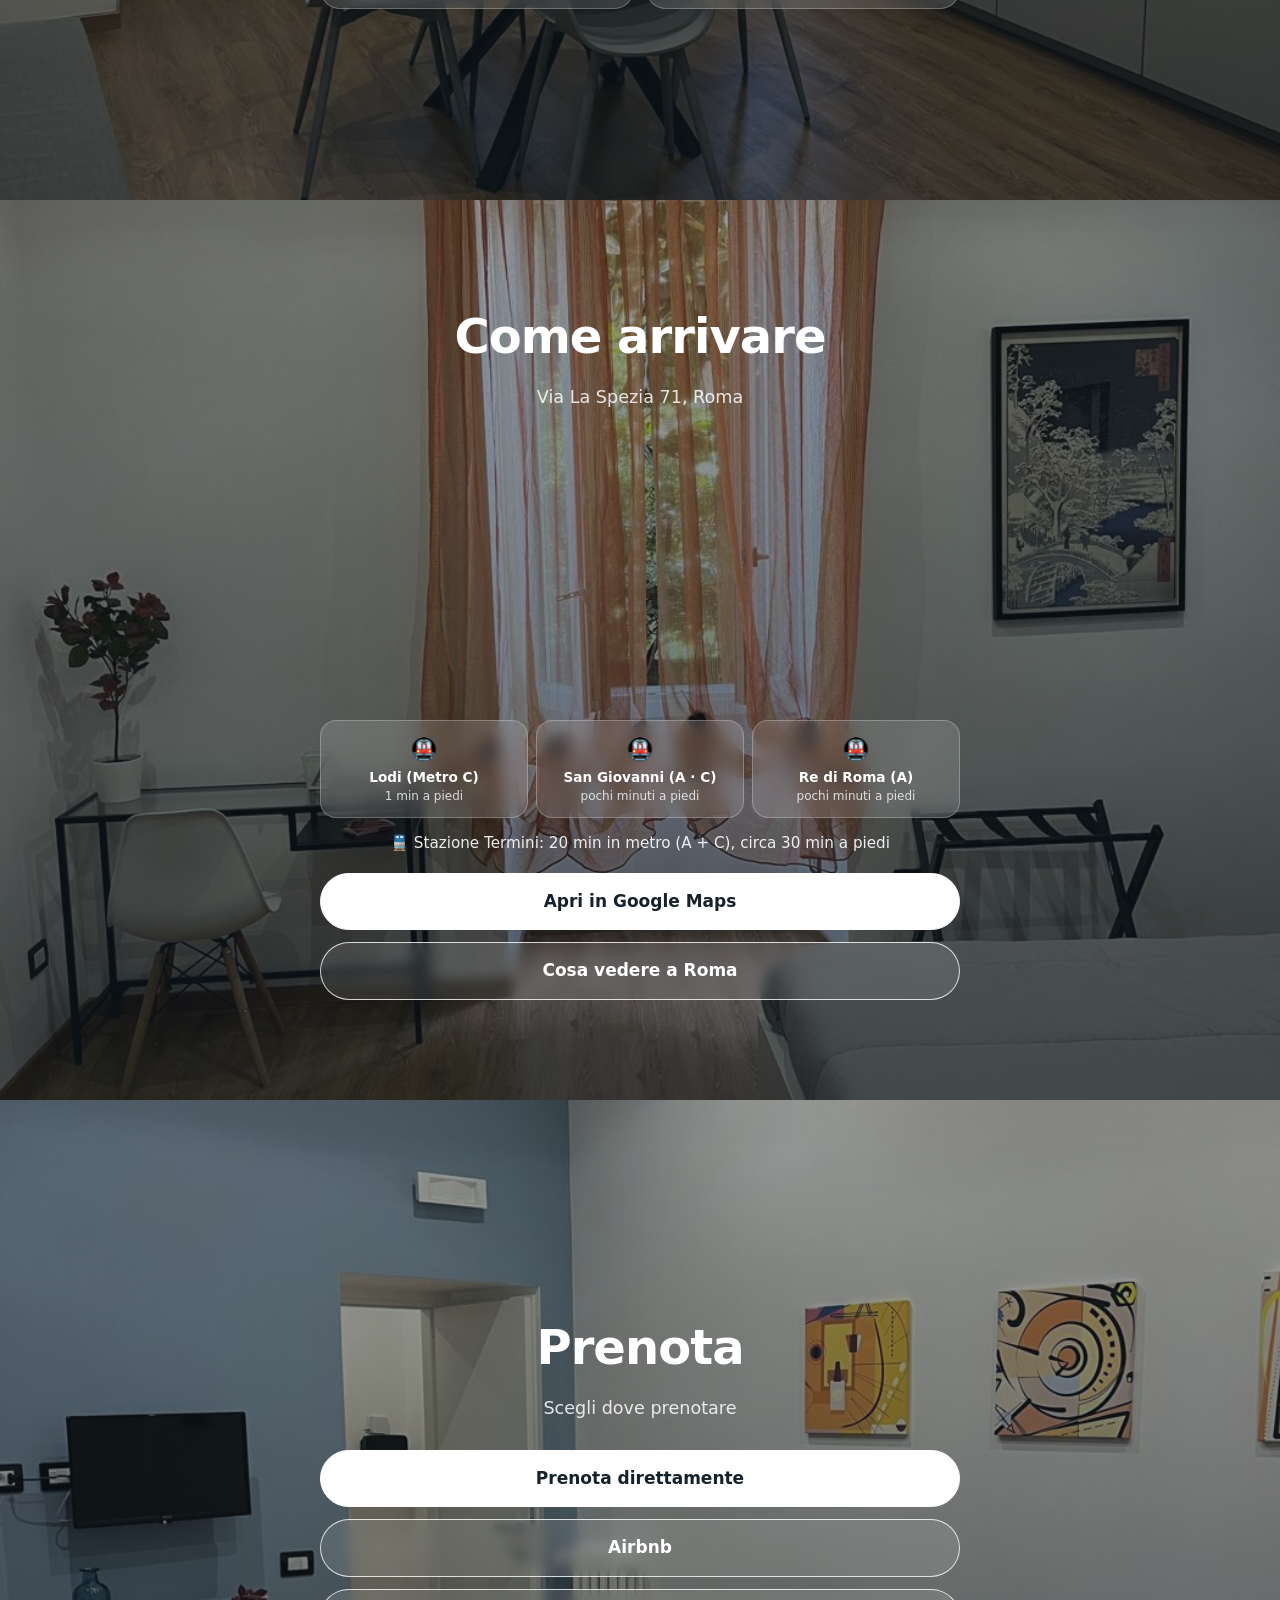
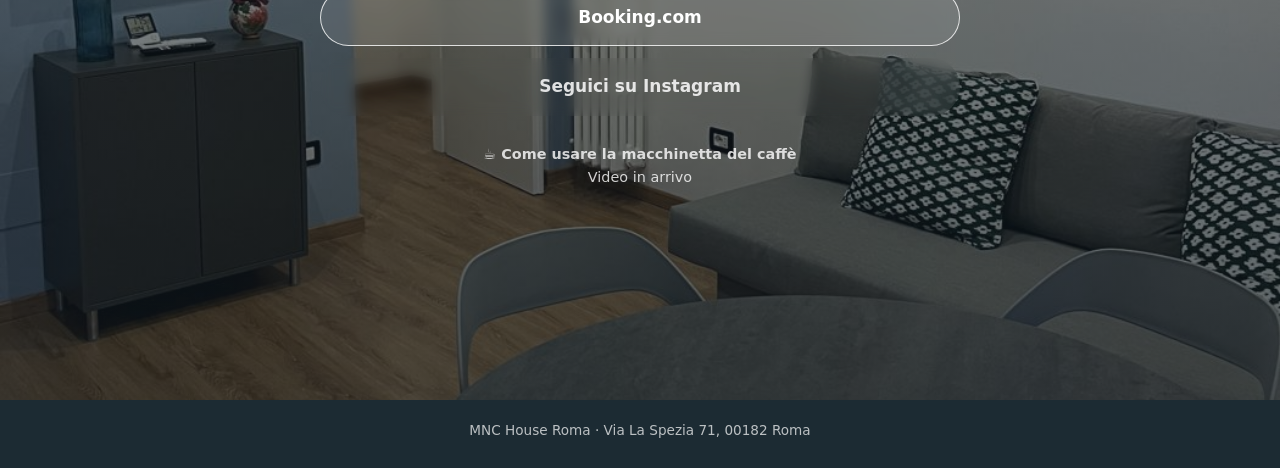
==== commit cf4068e4: "Aggiungi pagina Come arrivare con mappa Google Co-Authored-By: Claude Sonnet 5.5 <noreply@anthropic." ====
--- a/index.html
+++ b/index.html
@@ -27,6 +27,20 @@
 </div>
 </section>
 
+<section id="mappa" class="panel" style="--bg:url(foto/scrivania.jpg)">
+<div class="in">
+<h2>Come arrivare</h2>
+<p class="sub">Via La Spezia 71, Roma</p>
+<iframe class="map" title="Map" loading="lazy" referrerpolicy="no-referrer-when-downgrade" src="https://www.google.com/maps?q=Via+La+Spezia+71,+00182+Roma&amp;output=embed"></iframe>
+<div class="stops"><div class="stop"><span>🚇</span><b>Lodi (Metro C)</b><small>1 min a piedi</small></div><div class="stop"><span>🚇</span><b>San Giovanni (A · C)</b><small>pochi minuti a piedi</small></div><div class="stop"><span>🚇</span><b>Re di Roma (A)</b><small>pochi minuti a piedi</small></div></div>
+<p class="train">🚆 Stazione Termini: 20 min in metro (A + C), circa 30 min a piedi</p>
+<div class="btns">
+<a class="btn main" href="https://www.google.com/maps/search/?api=1&amp;query=Via+La+Spezia+71+Roma" target="_blank" rel="noopener">Apri in Google Maps</a>
+<a class="btn" href="https://www.google.com/maps/search/cosa+vedere+a+Roma" target="_blank" rel="noopener">Cosa vedere a Roma</a>
+</div>
+</div>
+</section>
+
 <section id="prenota" class="panel" style="--bg:url(foto/salotto.jpg)">
 <div class="in">
 <h2>Prenota</h2>
--- a/style.css
+++ b/style.css
@@ -24,3 +24,8 @@
 .cafe{margin-top:28px;font-size:.9rem;opacity:.8;display:flex;flex-direction:column;gap:2px}
 footer{text-align:center;font-size:.85rem;opacity:.7;padding:20px 16px 28px}
 @media(prefers-reduced-motion:reduce){html{scroll-behavior:auto}.down{animation:none}}
+.map{width:100%;height:260px;border:0;border-radius:20px;margin-bottom:14px}
+.stops{display:grid;grid-template-columns:repeat(3,1fr);gap:8px}
+.stop{background:rgba(255,255,255,.14);backdrop-filter:blur(8px);border:1px solid rgba(255,255,255,.25);border-radius:16px;padding:12px 6px;display:flex;flex-direction:column;gap:2px}
+.stop span{font-size:1.4rem}.stop b{font-size:.85rem;line-height:1.2}.stop small{font-size:.75rem;opacity:.8}
+.train{margin:14px 0 18px;font-size:.95rem;opacity:.9}
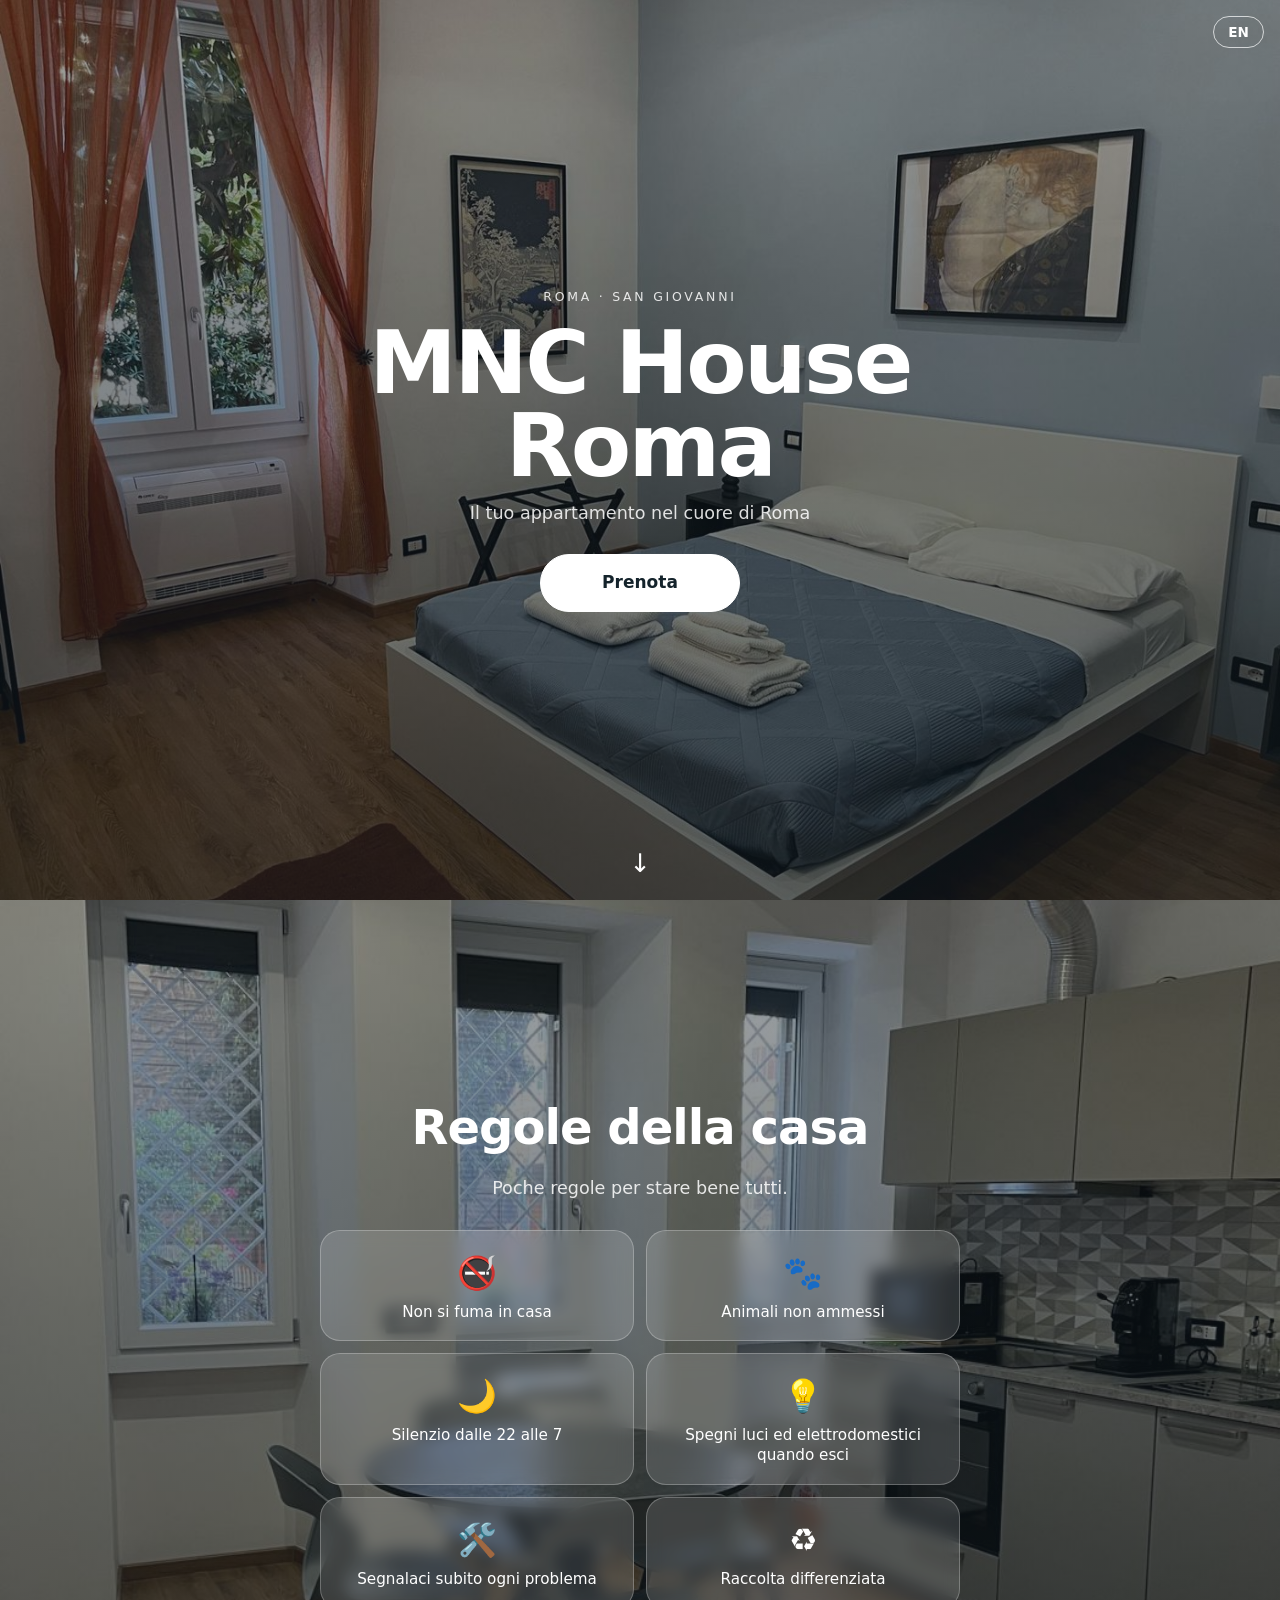
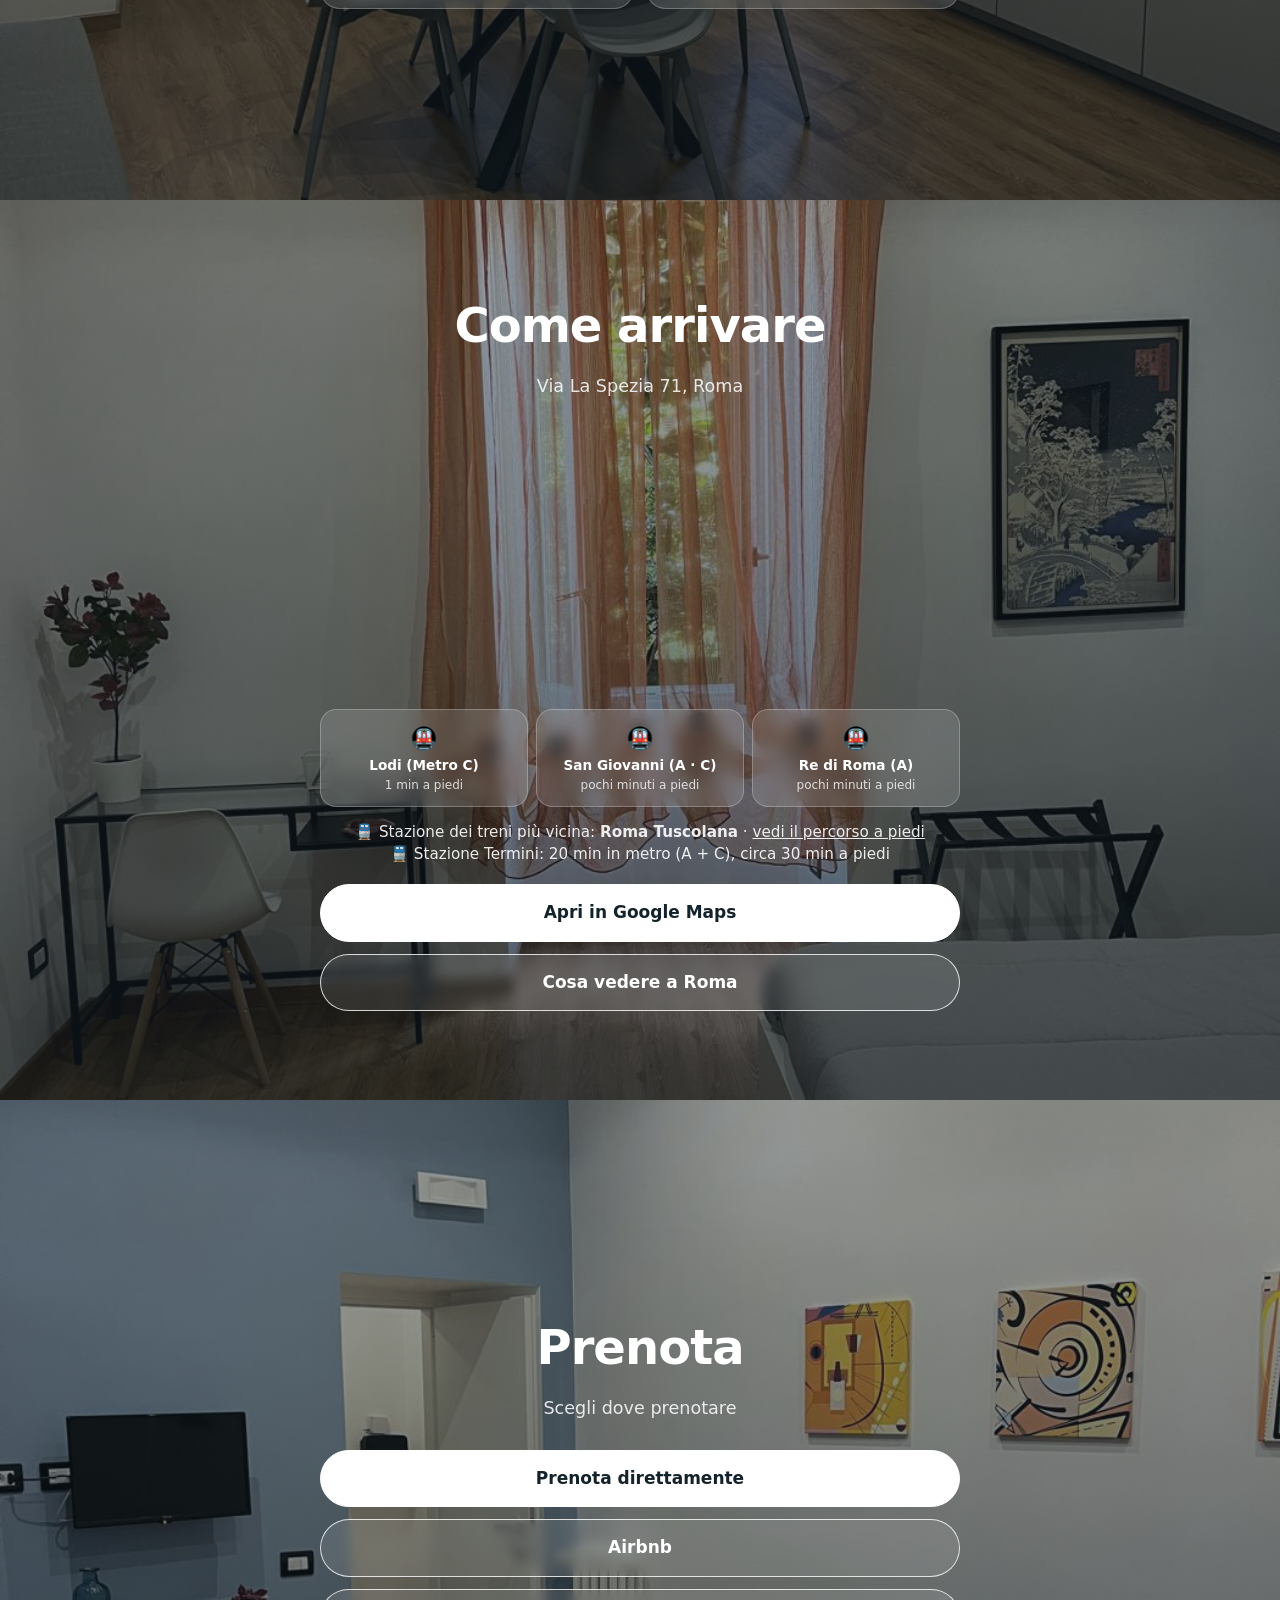
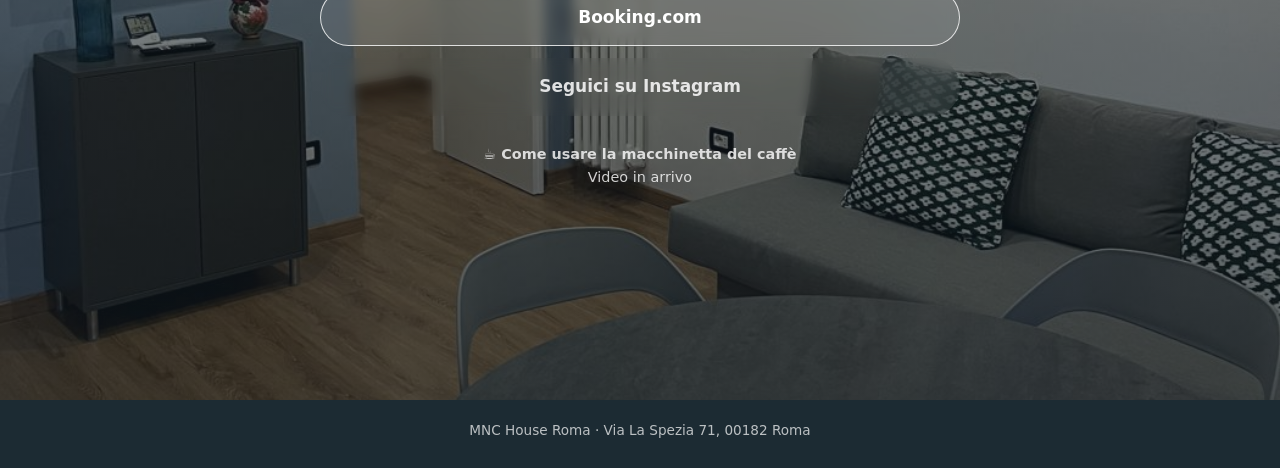
==== commit 8f780eb8: "Aggiungi stazione Roma Tuscolana con link al percorso a piedi Co-Authored-By: Claude Sonnet 5.5 <nor" ====
--- a/index.html
+++ b/index.html
@@ -33,7 +33,7 @@
 <p class="sub">Via La Spezia 71, Roma</p>
 <iframe class="map" title="Map" loading="lazy" referrerpolicy="no-referrer-when-downgrade" src="https://www.google.com/maps?q=Via+La+Spezia+71,+00182+Roma&amp;output=embed"></iframe>
 <div class="stops"><div class="stop"><span>🚇</span><b>Lodi (Metro C)</b><small>1 min a piedi</small></div><div class="stop"><span>🚇</span><b>San Giovanni (A · C)</b><small>pochi minuti a piedi</small></div><div class="stop"><span>🚇</span><b>Re di Roma (A)</b><small>pochi minuti a piedi</small></div></div>
-<p class="train">🚆 Stazione Termini: 20 min in metro (A + C), circa 30 min a piedi</p>
+<p class="train">🚆 Stazione dei treni più vicina: <b>Roma Tuscolana</b> · <a href="https://www.google.com/maps/dir/?api=1&amp;origin=Stazione+Roma+Tuscolana&amp;destination=Via+La+Spezia+71+Roma&amp;travelmode=walking" target="_blank" rel="noopener">vedi il percorso a piedi</a><br>🚆 Stazione Termini: 20 min in metro (A + C), circa 30 min a piedi</p>
 <div class="btns">
 <a class="btn main" href="https://www.google.com/maps/search/?api=1&amp;query=Via+La+Spezia+71+Roma" target="_blank" rel="noopener">Apri in Google Maps</a>
 <a class="btn" href="https://www.google.com/maps/search/cosa+vedere+a+Roma" target="_blank" rel="noopener">Cosa vedere a Roma</a>
--- a/style.css
+++ b/style.css
@@ -29,3 +29,4 @@
 .stop{background:rgba(255,255,255,.14);backdrop-filter:blur(8px);border:1px solid rgba(255,255,255,.25);border-radius:16px;padding:12px 6px;display:flex;flex-direction:column;gap:2px}
 .stop span{font-size:1.4rem}.stop b{font-size:.85rem;line-height:1.2}.stop small{font-size:.75rem;opacity:.8}
 .train{margin:14px 0 18px;font-size:.95rem;opacity:.9}
+.train a{color:#fff;text-decoration:underline}.train b{font-weight:700}
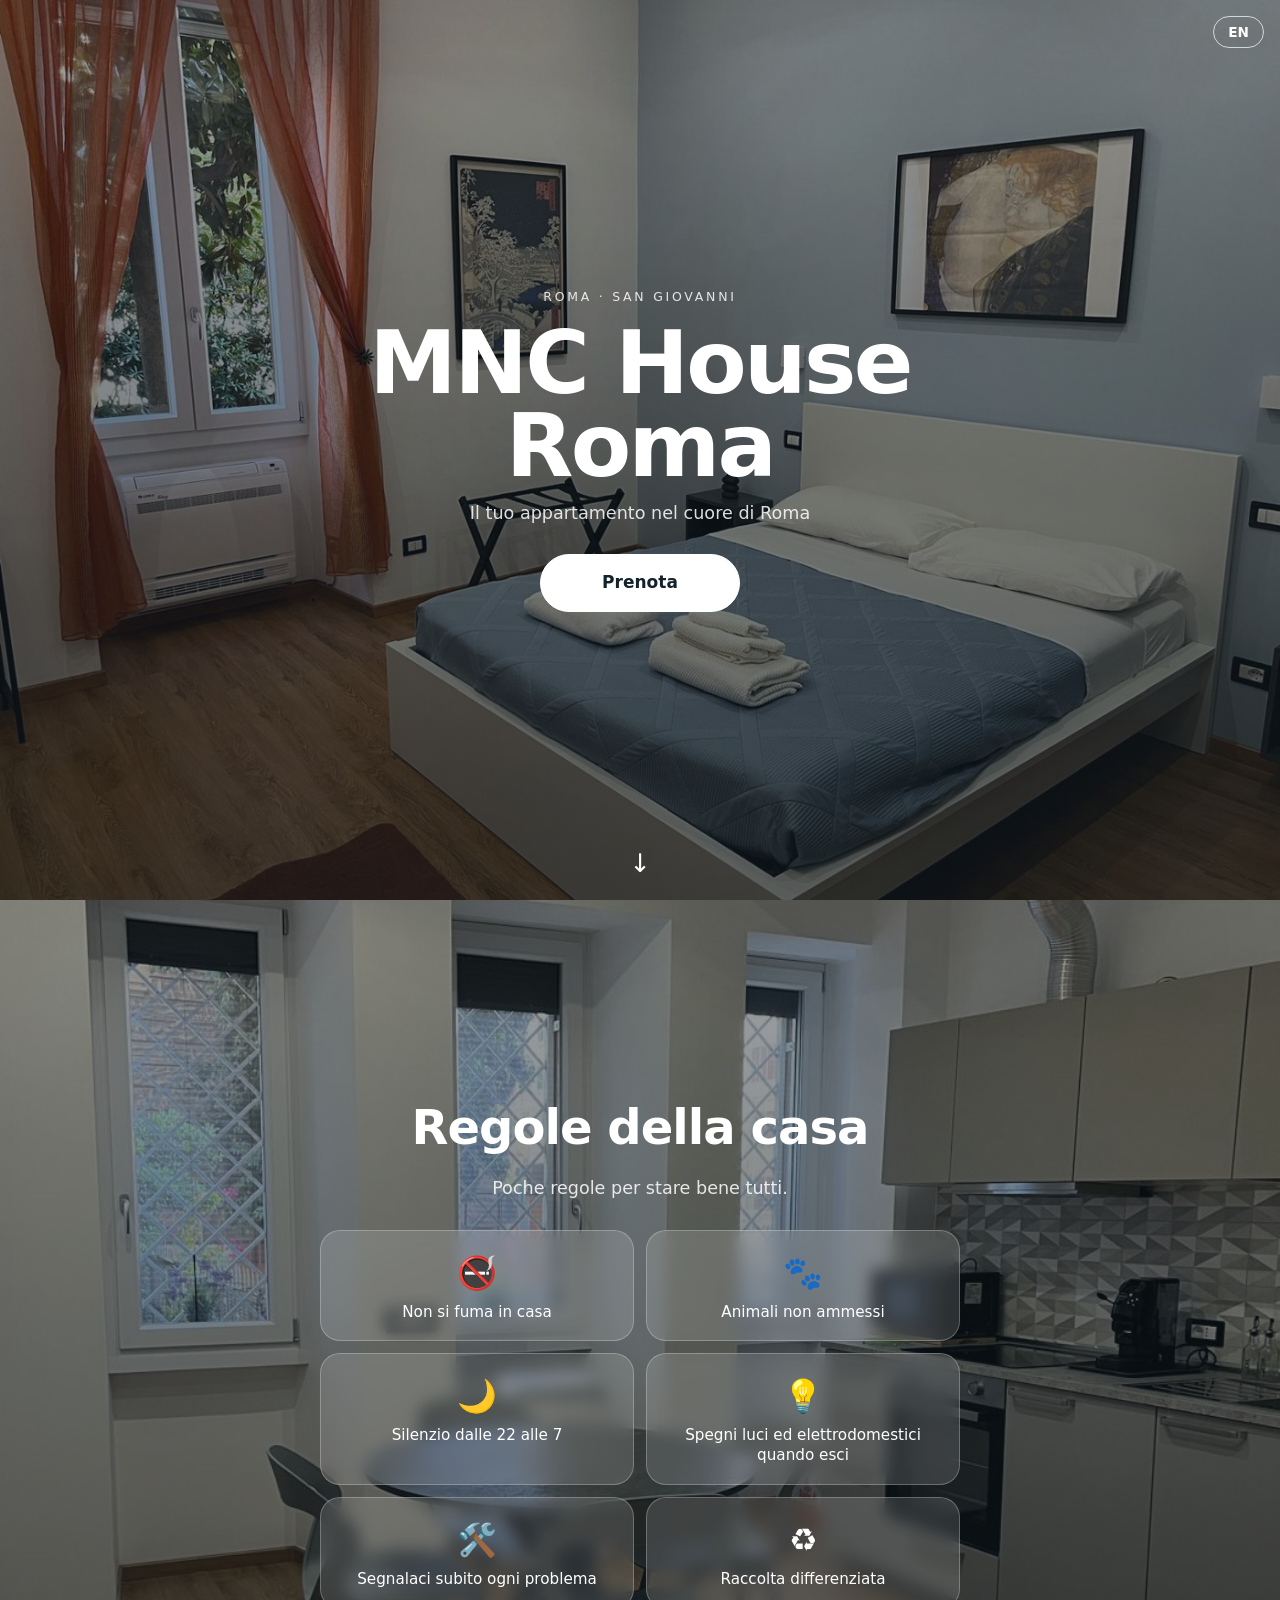
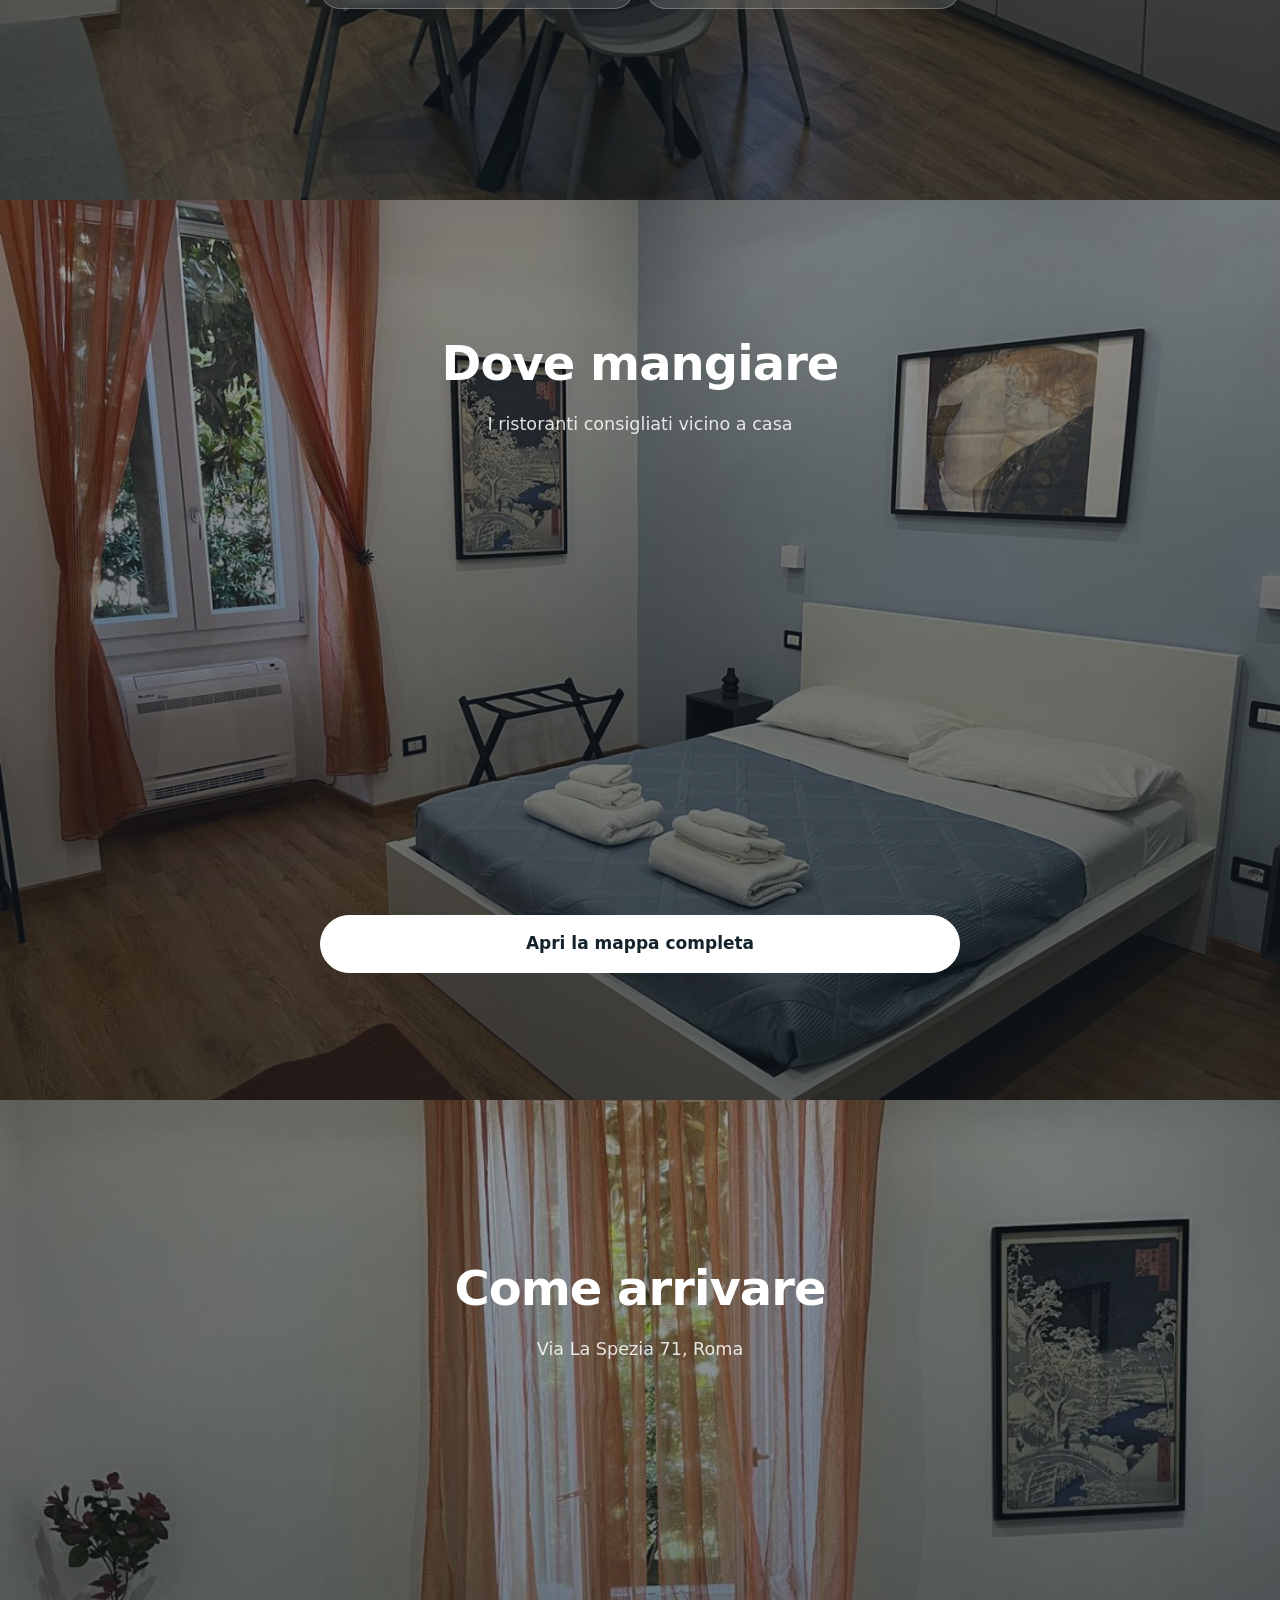
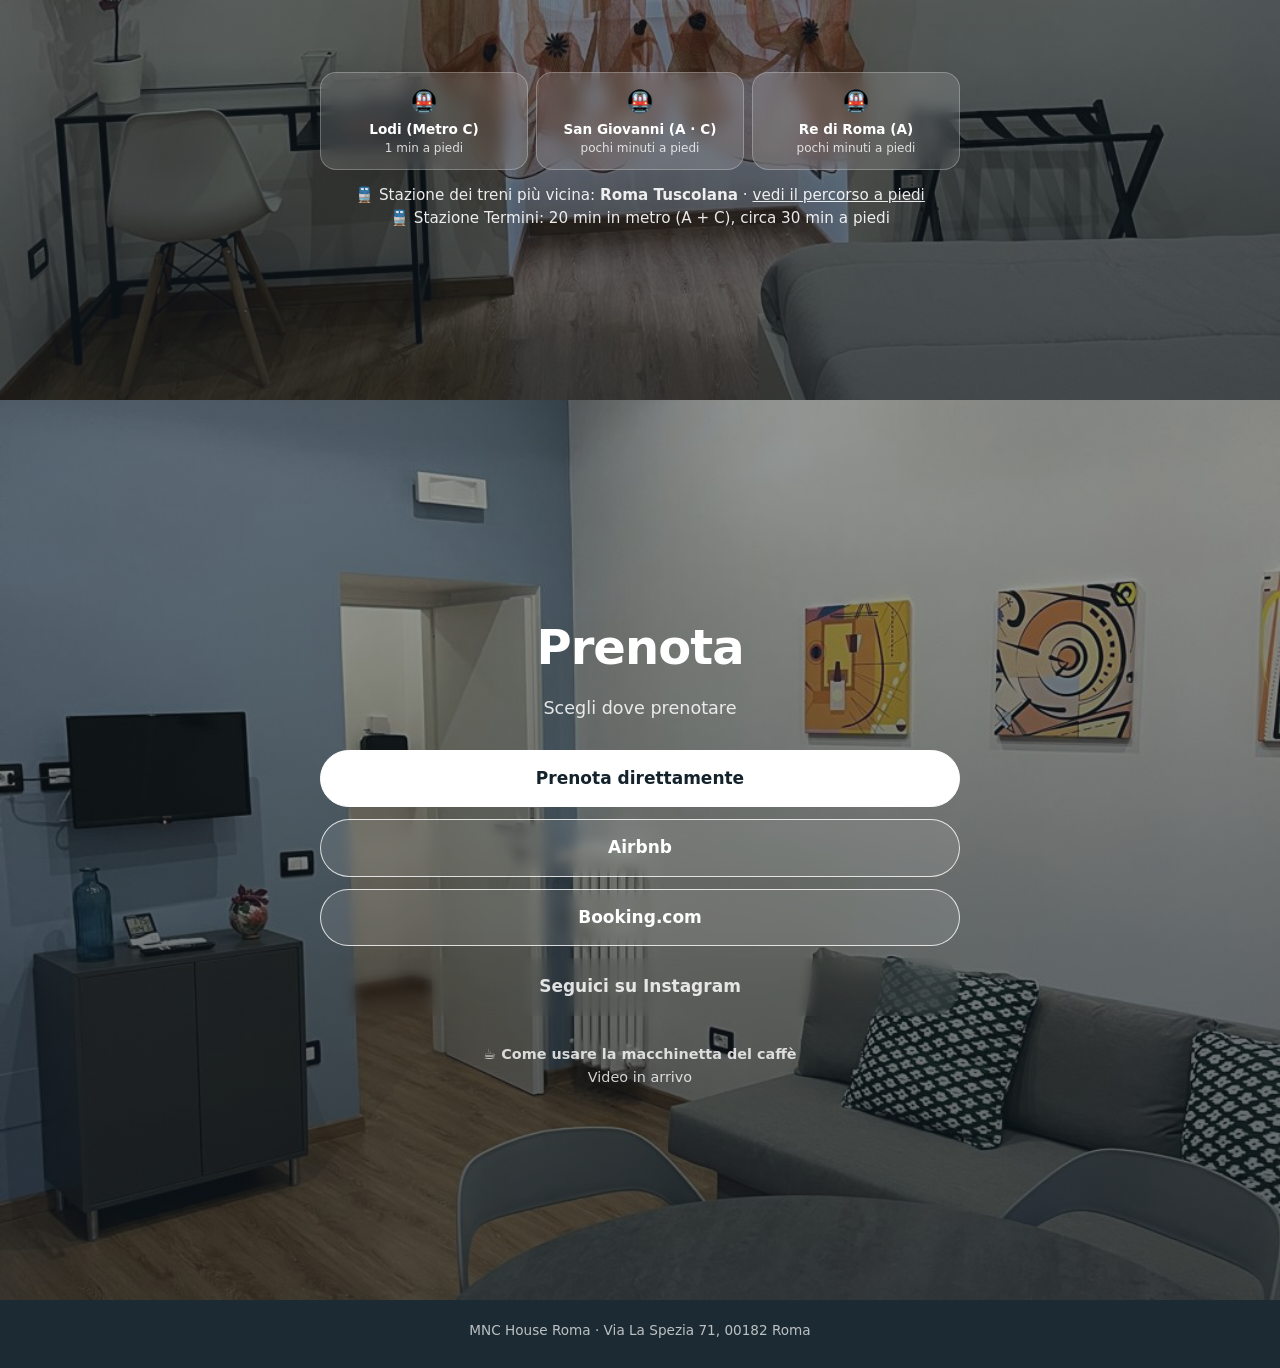
==== commit 5e39307e: "Add restaurants map page, simplify directions page Co-Authored-By: Claude Sonnet 5.5 <noreply@anthro" ====
--- a/index.html
+++ b/index.html
@@ -27,6 +27,17 @@
 </div>
 </section>
 
+<section id="mangiare" class="panel" style="--bg:url(foto/camera.jpg)">
+<div class="in">
+<h2>Dove mangiare</h2>
+<p class="sub">I ristoranti consigliati vicino a casa</p>
+<iframe class="map tall" title="Mappa ristoranti consigliati" loading="lazy" referrerpolicy="no-referrer-when-downgrade" src="https://www.google.com/maps/d/embed?mid=1eEemVZ8vcZFUtMwDSeMZeTXxwGMIOjM"></iframe>
+<div class="btns">
+<a class="btn main" href="https://www.google.com/maps/d/viewer?mid=1eEemVZ8vcZFUtMwDSeMZeTXxwGMIOjM" target="_blank" rel="noopener">Apri la mappa completa</a>
+</div>
+</div>
+</section>
+
 <section id="mappa" class="panel" style="--bg:url(foto/scrivania.jpg)">
 <div class="in">
 <h2>Come arrivare</h2>
@@ -34,10 +45,6 @@
 <iframe class="map" title="Map" loading="lazy" referrerpolicy="no-referrer-when-downgrade" src="https://www.google.com/maps?q=Via+La+Spezia+71,+00182+Roma&amp;output=embed"></iframe>
 <div class="stops"><div class="stop"><span>🚇</span><b>Lodi (Metro C)</b><small>1 min a piedi</small></div><div class="stop"><span>🚇</span><b>San Giovanni (A · C)</b><small>pochi minuti a piedi</small></div><div class="stop"><span>🚇</span><b>Re di Roma (A)</b><small>pochi minuti a piedi</small></div></div>
 <p class="train">🚆 Stazione dei treni più vicina: <b>Roma Tuscolana</b> · <a href="https://www.google.com/maps/dir/?api=1&amp;origin=Stazione+Roma+Tuscolana&amp;destination=Via+La+Spezia+71+Roma&amp;travelmode=walking" target="_blank" rel="noopener">vedi il percorso a piedi</a><br>🚆 Stazione Termini: 20 min in metro (A + C), circa 30 min a piedi</p>
-<div class="btns">
-<a class="btn main" href="https://www.google.com/maps/search/?api=1&amp;query=Via+La+Spezia+71+Roma" target="_blank" rel="noopener">Apri in Google Maps</a>
-<a class="btn" href="https://www.google.com/maps/search/cosa+vedere+a+Roma" target="_blank" rel="noopener">Cosa vedere a Roma</a>
-</div>
 </div>
 </section>
 
--- a/style.css
+++ b/style.css
@@ -30,3 +30,4 @@
 .stop span{font-size:1.4rem}.stop b{font-size:.85rem;line-height:1.2}.stop small{font-size:.75rem;opacity:.8}
 .train{margin:14px 0 18px;font-size:.95rem;opacity:.9}
 .train a{color:#fff;text-decoration:underline}.train b{font-weight:700}
+.map.tall{height:420px}
